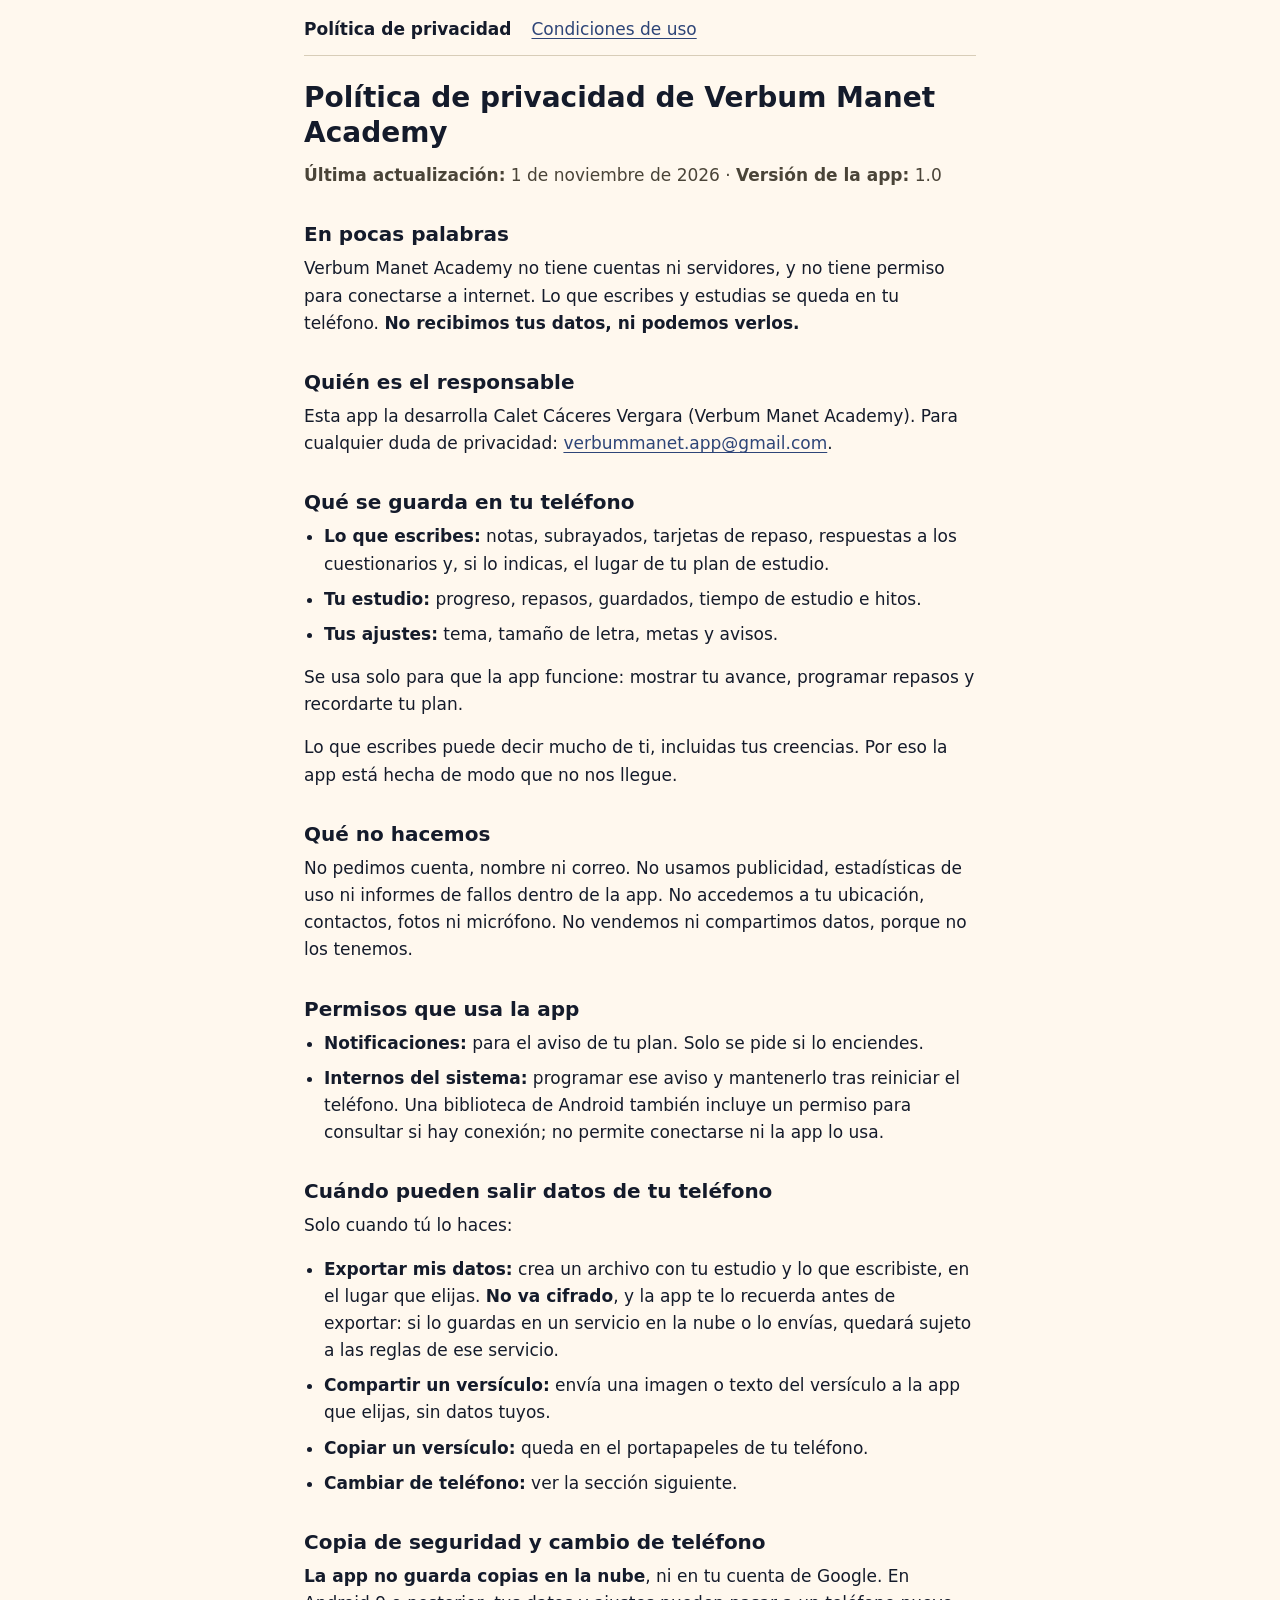
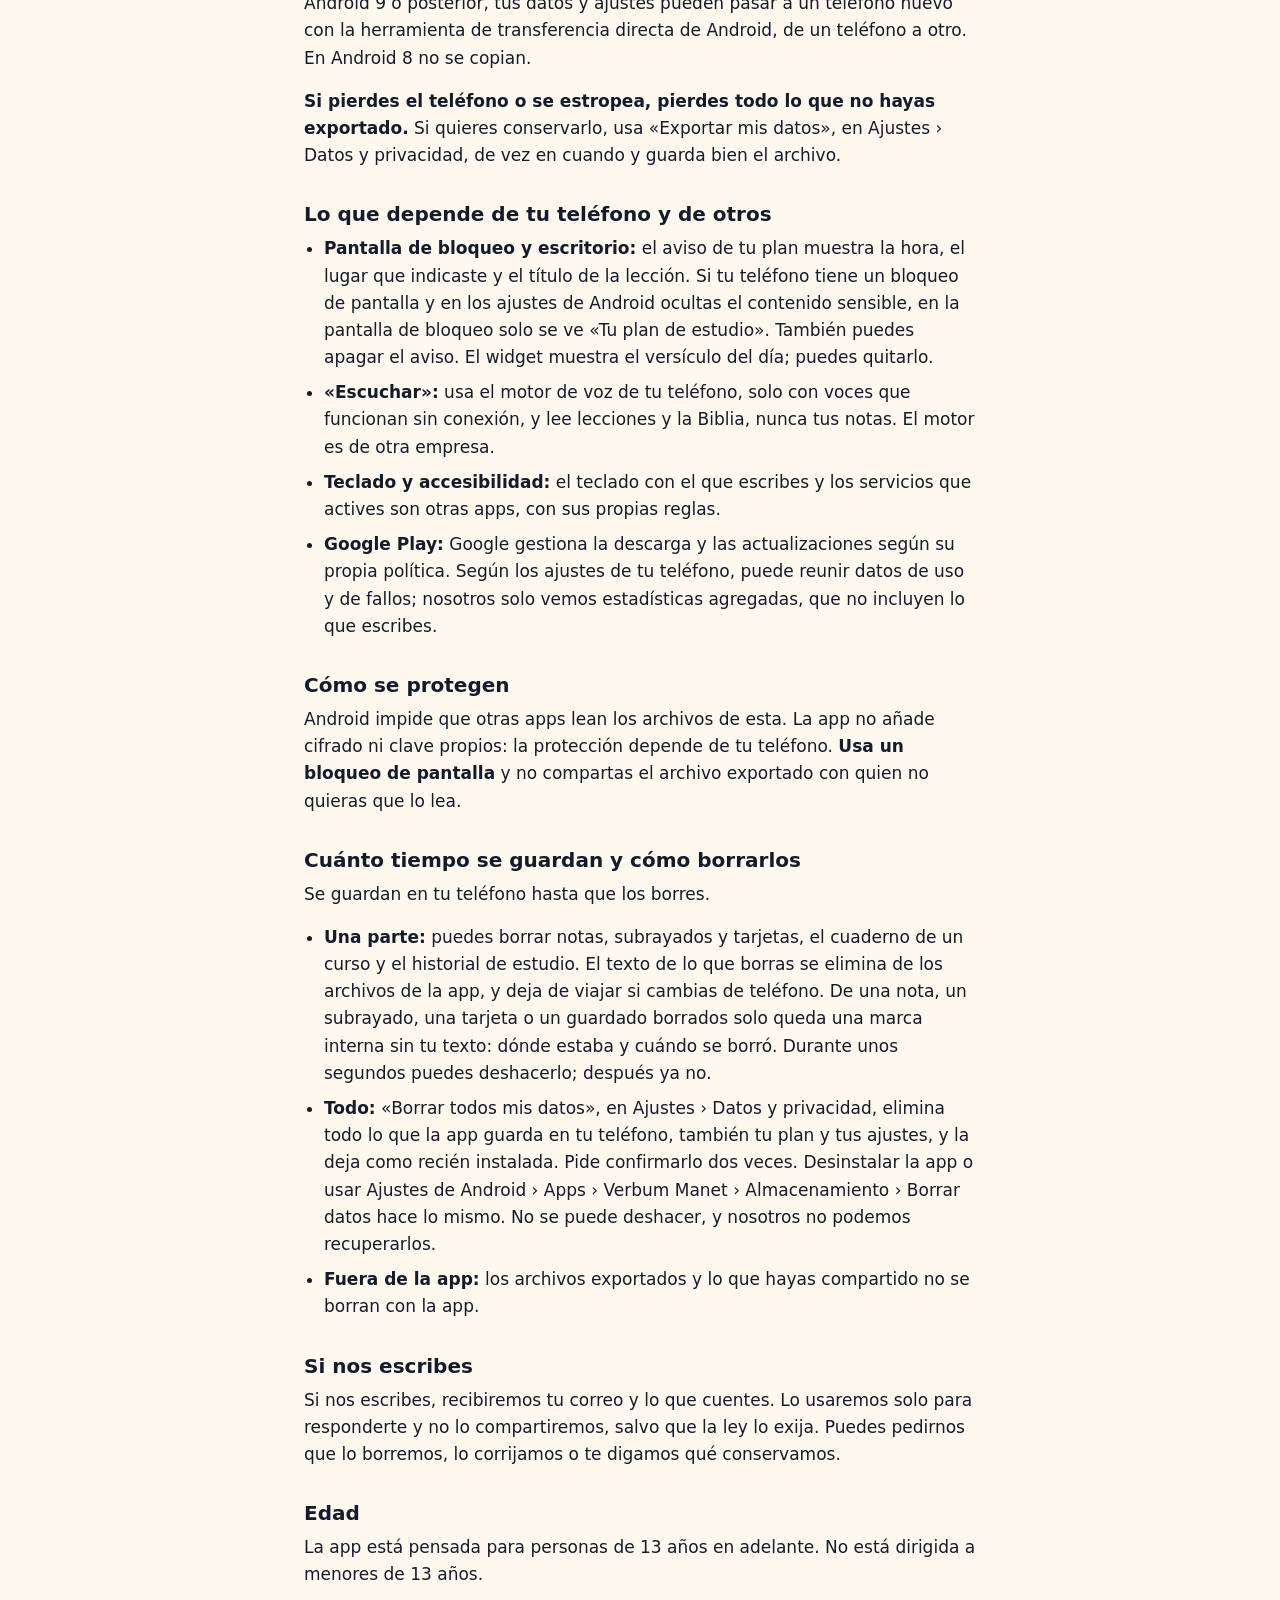
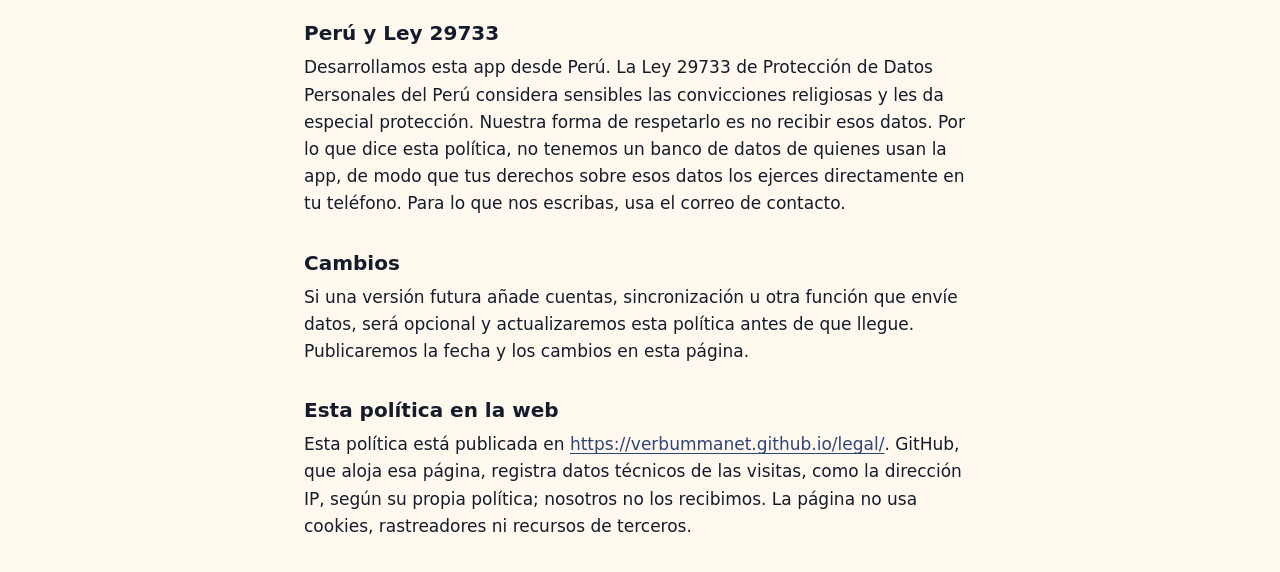
==== index.html @ 3426b62d "Política de privacidad y condiciones de uso Sitio estático generado, sin JavaScript ni recursos de t" ====
<!doctype html>
<html lang="es">
<head>
<meta charset="utf-8">
<meta http-equiv="Content-Security-Policy" content="default-src 'none'; style-src 'self'; base-uri 'none'; form-action 'none'">
<meta name="referrer" content="no-referrer">
<meta name="viewport" content="width=device-width, initial-scale=1">
<meta name="color-scheme" content="light dark">
<title>Política de privacidad · Verbum Manet Academy</title>
<link rel="stylesheet" href="estilo.css">
</head>
<body>
<nav aria-label="Documentos">
<a href="./" aria-current="page">Política de privacidad</a>
<a href="condiciones.html">Condiciones de uso</a>
</nav>
<main>
<h1>Política de privacidad de Verbum Manet Academy</h1>
<p><strong>Última actualización:</strong> 1 de noviembre de 2026 · <strong>Versión de la app:</strong> 1.0</p>
<h2>En pocas palabras</h2>
<p>Verbum Manet Academy no tiene cuentas ni servidores, y no tiene permiso para conectarse a internet. Lo que escribes y estudias se queda en tu teléfono. <strong>No recibimos tus datos, ni podemos verlos.</strong></p>
<h2>Quién es el responsable</h2>
<p>Esta app la desarrolla Calet Cáceres Vergara (Verbum Manet Academy). Para cualquier duda de privacidad: <a href="mailto:verbummanet.app@gmail.com">verbummanet.app@gmail.com</a>.</p>
<h2>Qué se guarda en tu teléfono</h2>
<ul>
<li><strong>Lo que escribes:</strong> notas, subrayados, tarjetas de repaso, respuestas a los cuestionarios y, si lo indicas, el lugar de tu plan de estudio.</li>
<li><strong>Tu estudio:</strong> progreso, repasos, guardados, tiempo de estudio e hitos.</li>
<li><strong>Tus ajustes:</strong> tema, tamaño de letra, metas y avisos.</li>
</ul>
<p>Se usa solo para que la app funcione: mostrar tu avance, programar repasos y recordarte tu plan.</p>
<p>Lo que escribes puede decir mucho de ti, incluidas tus creencias. Por eso la app está hecha de modo que no nos llegue.</p>
<h2>Qué no hacemos</h2>
<p>No pedimos cuenta, nombre ni correo. No usamos publicidad, estadísticas de uso ni informes de fallos dentro de la app. No accedemos a tu ubicación, contactos, fotos ni micrófono. No vendemos ni compartimos datos, porque no los tenemos.</p>
<h2>Permisos que usa la app</h2>
<ul>
<li><strong>Notificaciones:</strong> para el aviso de tu plan. Solo se pide si lo enciendes.</li>
<li><strong>Internos del sistema:</strong> programar ese aviso y mantenerlo tras reiniciar el teléfono. Una biblioteca de Android también incluye un permiso para consultar si hay conexión; no permite conectarse ni la app lo usa.</li>
</ul>
<h2>Cuándo pueden salir datos de tu teléfono</h2>
<p>Solo cuando tú lo haces:</p>
<ul>
<li><strong>Exportar mis datos:</strong> crea un archivo con tu estudio y lo que escribiste, en el lugar que elijas. <strong>No va cifrado</strong>, y la app te lo recuerda antes de exportar: si lo guardas en un servicio en la nube o lo envías, quedará sujeto a las reglas de ese servicio.</li>
<li><strong>Compartir un versículo:</strong> envía una imagen o texto del versículo a la app que elijas, sin datos tuyos.</li>
<li><strong>Copiar un versículo:</strong> queda en el portapapeles de tu teléfono.</li>
<li><strong>Cambiar de teléfono:</strong> ver la sección siguiente.</li>
</ul>
<h2>Copia de seguridad y cambio de teléfono</h2>
<p><strong>La app no guarda copias en la nube</strong>, ni en tu cuenta de Google. En Android 9 o posterior, tus datos y ajustes pueden pasar a un teléfono nuevo con la herramienta de transferencia directa de Android, de un teléfono a otro. En Android 8 no se copian.</p>
<p><strong>Si pierdes el teléfono o se estropea, pierdes todo lo que no hayas exportado.</strong> Si quieres conservarlo, usa «Exportar mis datos», en Ajustes › Datos y privacidad, de vez en cuando y guarda bien el archivo.</p>
<h2>Lo que depende de tu teléfono y de otros</h2>
<ul>
<li><strong>Pantalla de bloqueo y escritorio:</strong> el aviso de tu plan muestra la hora, el lugar que indicaste y el título de la lección. Si tu teléfono tiene un bloqueo de pantalla y en los ajustes de Android ocultas el contenido sensible, en la pantalla de bloqueo solo se ve «Tu plan de estudio». También puedes apagar el aviso. El widget muestra el versículo del día; puedes quitarlo.</li>
<li><strong>«Escuchar»:</strong> usa el motor de voz de tu teléfono, solo con voces que funcionan sin conexión, y lee lecciones y la Biblia, nunca tus notas. El motor es de otra empresa.</li>
<li><strong>Teclado y accesibilidad:</strong> el teclado con el que escribes y los servicios que actives son otras apps, con sus propias reglas.</li>
<li><strong>Google Play:</strong> Google gestiona la descarga y las actualizaciones según su propia política. Según los ajustes de tu teléfono, puede reunir datos de uso y de fallos; nosotros solo vemos estadísticas agregadas, que no incluyen lo que escribes.</li>
</ul>
<h2>Cómo se protegen</h2>
<p>Android impide que otras apps lean los archivos de esta. La app no añade cifrado ni clave propios: la protección depende de tu teléfono. <strong>Usa un bloqueo de pantalla</strong> y no compartas el archivo exportado con quien no quieras que lo lea.</p>
<h2>Cuánto tiempo se guardan y cómo borrarlos</h2>
<p>Se guardan en tu teléfono hasta que los borres.</p>
<ul>
<li><strong>Una parte:</strong> puedes borrar notas, subrayados y tarjetas, el cuaderno de un curso y el historial de estudio. El texto de lo que borras se elimina de los archivos de la app, y deja de viajar si cambias de teléfono. De una nota, un subrayado, una tarjeta o un guardado borrados solo queda una marca interna sin tu texto: dónde estaba y cuándo se borró. Durante unos segundos puedes deshacerlo; después ya no.</li>
<li><strong>Todo:</strong> «Borrar todos mis datos», en Ajustes › Datos y privacidad, elimina todo lo que la app guarda en tu teléfono, también tu plan y tus ajustes, y la deja como recién instalada. Pide confirmarlo dos veces. Desinstalar la app o usar Ajustes de Android › Apps › Verbum Manet › Almacenamiento › Borrar datos hace lo mismo. No se puede deshacer, y nosotros no podemos recuperarlos.</li>
<li><strong>Fuera de la app:</strong> los archivos exportados y lo que hayas compartido no se borran con la app.</li>
</ul>
<h2>Si nos escribes</h2>
<p>Si nos escribes, recibiremos tu correo y lo que cuentes. Lo usaremos solo para responderte y no lo compartiremos, salvo que la ley lo exija. Puedes pedirnos que lo borremos, lo corrijamos o te digamos qué conservamos.</p>
<h2>Edad</h2>
<p>La app está pensada para personas de 13 años en adelante. No está dirigida a menores de 13 años.</p>
<h2>Perú y Ley 29733</h2>
<p>Desarrollamos esta app desde Perú. La Ley 29733 de Protección de Datos Personales del Perú considera sensibles las convicciones religiosas y les da especial protección. Nuestra forma de respetarlo es no recibir esos datos. Por lo que dice esta política, no tenemos un banco de datos de quienes usan la app, de modo que tus derechos sobre esos datos los ejerces directamente en tu teléfono. Para lo que nos escribas, usa el correo de contacto.</p>
<h2>Cambios</h2>
<p>Si una versión futura añade cuentas, sincronización u otra función que envíe datos, será opcional y actualizaremos esta política antes de que llegue. Publicaremos la fecha y los cambios en esta página.</p>
<h2>Esta política en la web</h2>
<p>Esta política está publicada en <a href="./">https://verbummanet.github.io/legal/</a>. GitHub, que aloja esa página, registra datos técnicos de las visitas, como la dirección IP, según su propia política; nosotros no los recibimos. La página no usa cookies, rastreadores ni recursos de terceros.</p>
</main>
</body>
</html>
---- estilo.css ----
:root {
  color-scheme: light dark;
  --fondo: #fff8ee;
  --texto: #141b2b;
  --suave: #4a4438;
  --enlace: #2e4578;
  --filete: #d8cdb8;
}

@media (prefers-color-scheme: dark) {
  :root {
    --fondo: #0f1626;
    --texto: #eef1f6;
    --suave: #c4c8d2;
    --enlace: #b0c6ff;
    --filete: #3a4560;
  }
}

html {
  -webkit-text-size-adjust: 100%;
  text-size-adjust: 100%;
}

body {
  margin: 0 auto;
  max-width: 42rem;
  padding: 1rem;
  background: var(--fondo);
  color: var(--texto);
  font-family: system-ui, -apple-system, "Segoe UI", Roboto, "Helvetica Neue", Arial, sans-serif;
  font-size: 1.0625rem;
  line-height: 1.6;
  overflow-wrap: break-word;
}

nav {
  display: flex;
  flex-wrap: wrap;
  gap: 0.25rem 1.25rem;
  padding-bottom: 0.75rem;
  border-bottom: 1px solid var(--filete);
}

a {
  color: var(--enlace);
  text-underline-offset: 0.15em;
}

a[aria-current="page"] {
  color: var(--texto);
  font-weight: 700;
  text-decoration: none;
}

a:focus-visible {
  outline: 2px solid currentColor;
  outline-offset: 2px;
}

h1 {
  margin: 1.5rem 0 0.75rem;
  font-size: 1.75rem;
  line-height: 1.25;
}

h2 {
  margin: 2rem 0 0.5rem;
  font-size: 1.25rem;
  line-height: 1.3;
}

p,
ul {
  margin: 0 0 1rem;
}

ul {
  padding-left: 1.25rem;
}

li {
  margin-bottom: 0.5rem;
}

main > p:first-of-type {
  color: var(--suave);
}
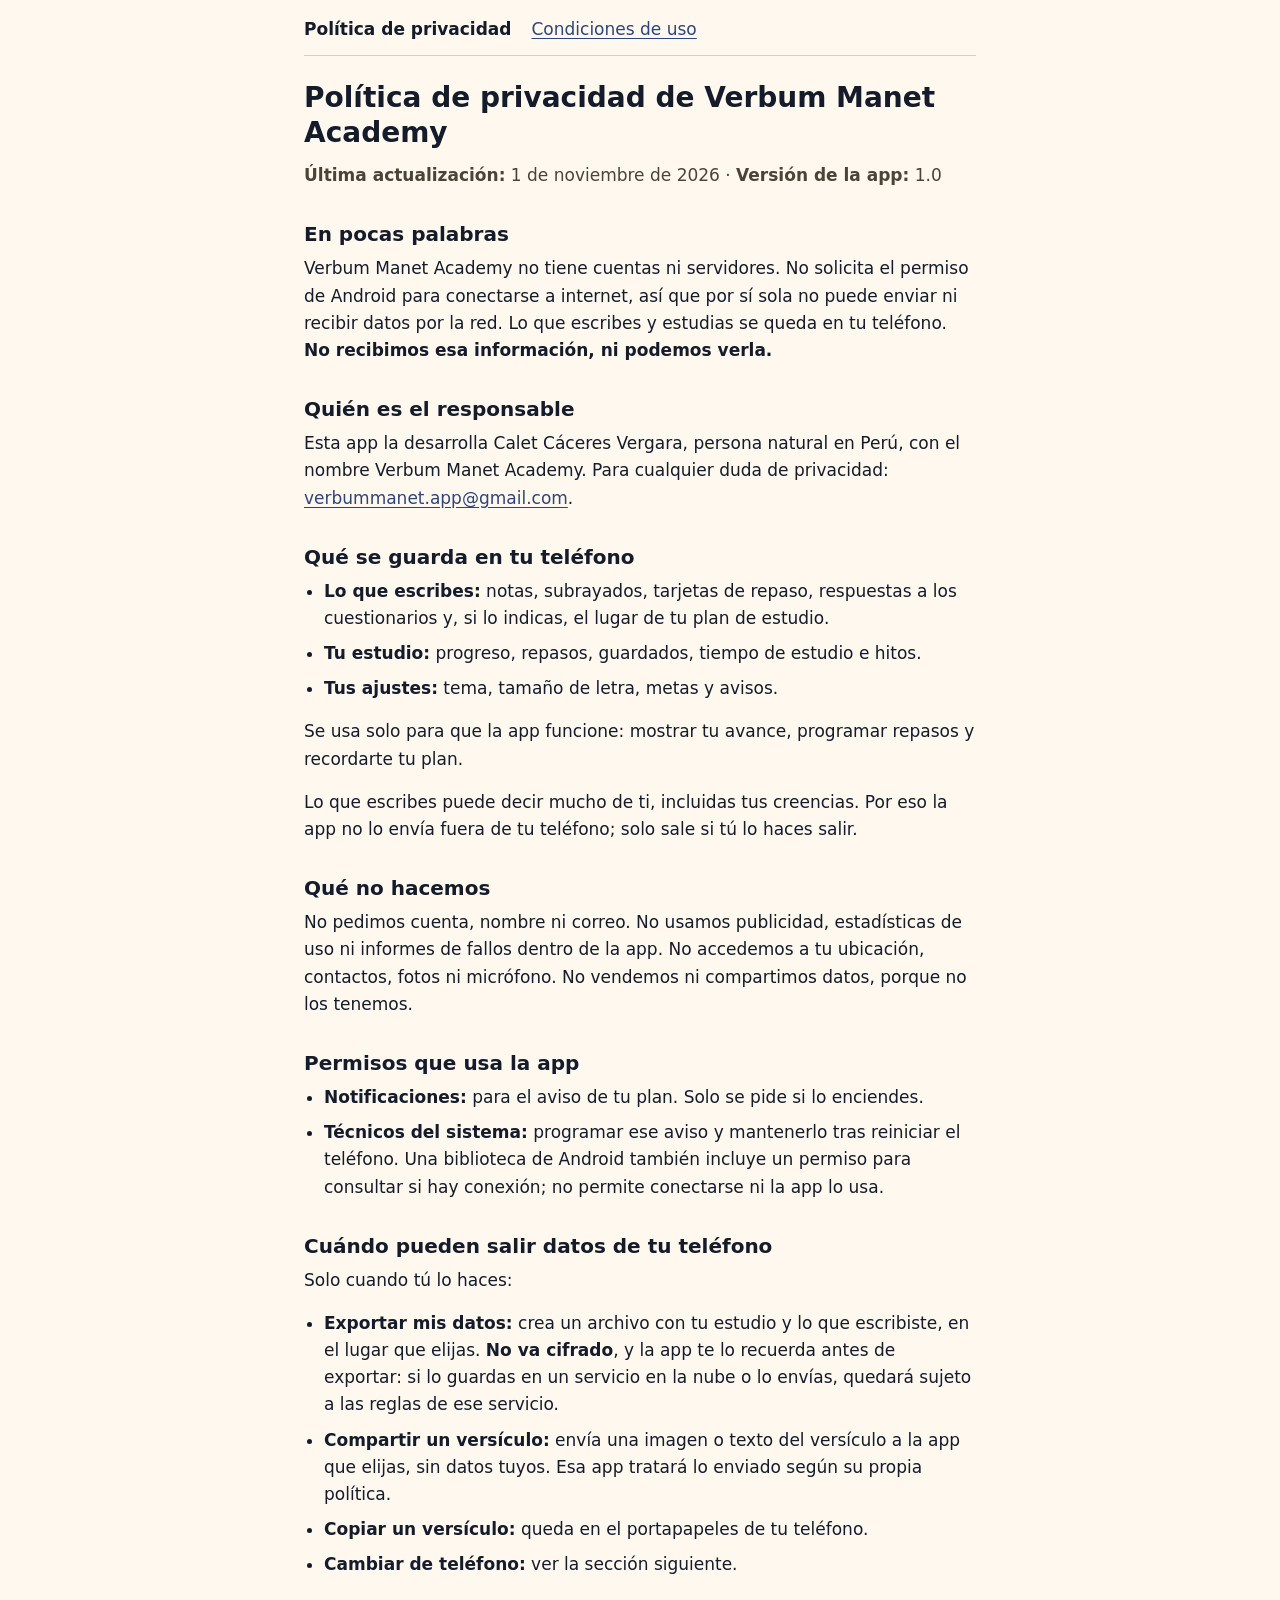
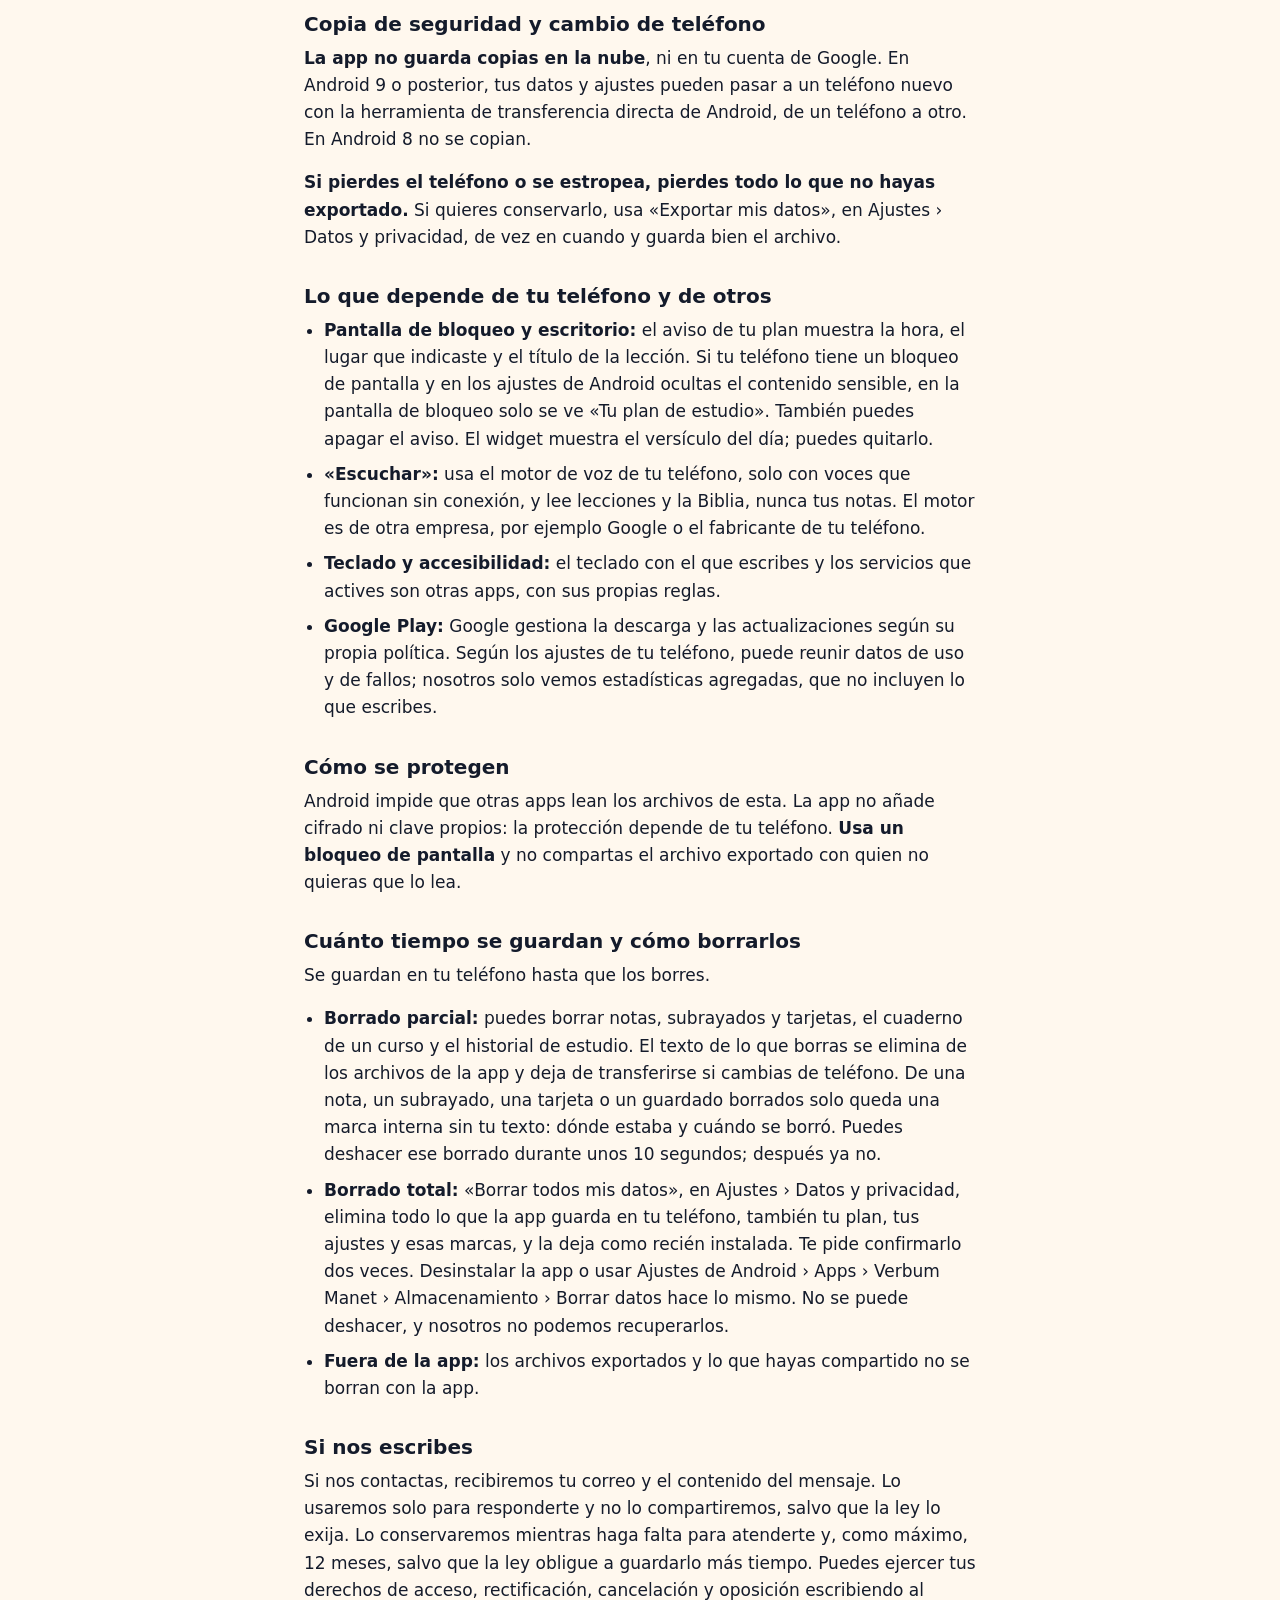
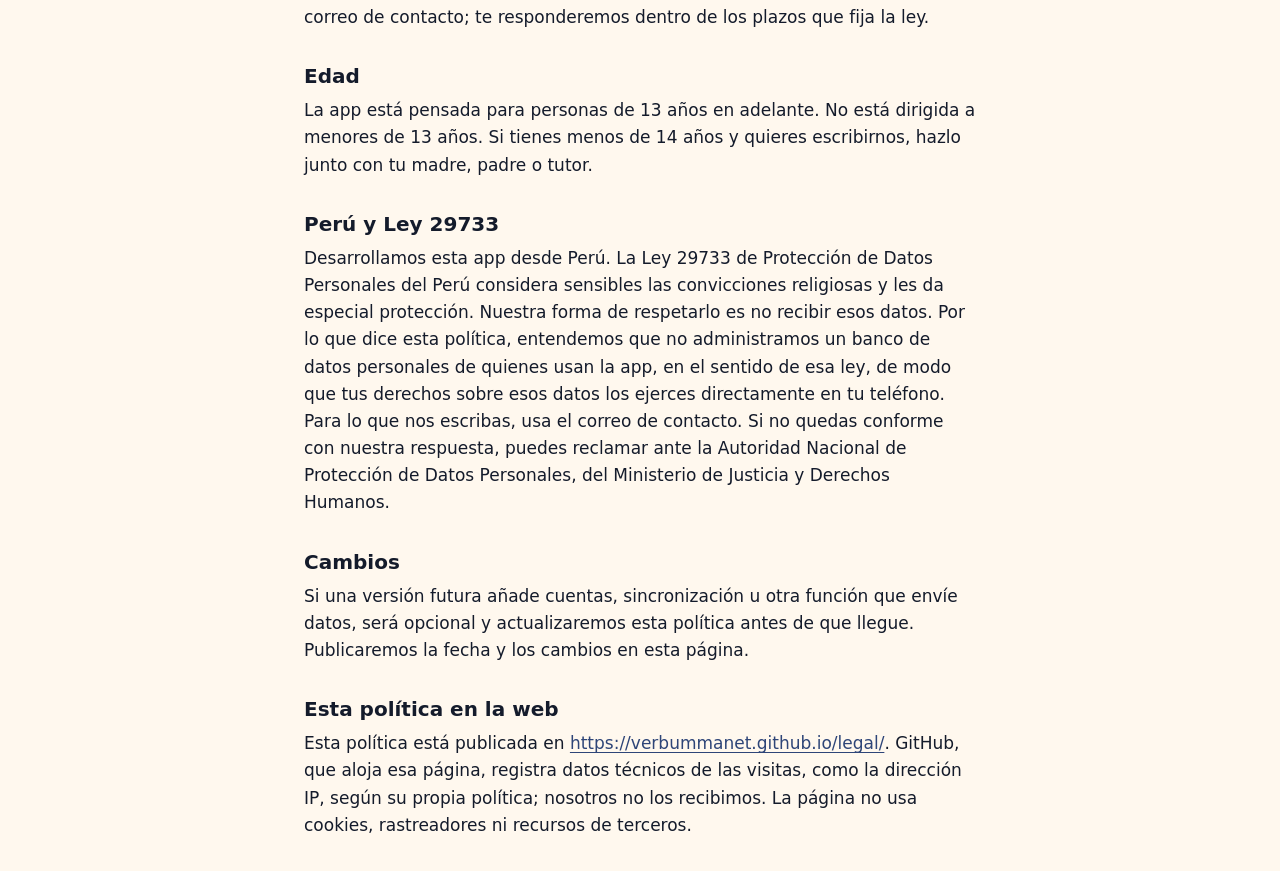
==== commit 3fccd0ba: "Corrige la política y las condiciones tras revisarlas Co-Authored-By: Claude Opus 5.5 <noreply@anthr" ====
--- a/index.html
+++ b/index.html
@@ -18,9 +18,9 @@
 <h1>Política de privacidad de Verbum Manet Academy</h1>
 <p><strong>Última actualización:</strong> 1 de noviembre de 2026 · <strong>Versión de la app:</strong> 1.0</p>
 <h2>En pocas palabras</h2>
-<p>Verbum Manet Academy no tiene cuentas ni servidores, y no tiene permiso para conectarse a internet. Lo que escribes y estudias se queda en tu teléfono. <strong>No recibimos tus datos, ni podemos verlos.</strong></p>
+<p>Verbum Manet Academy no tiene cuentas ni servidores. No solicita el permiso de Android para conectarse a internet, así que por sí sola no puede enviar ni recibir datos por la red. Lo que escribes y estudias se queda en tu teléfono. <strong>No recibimos esa información, ni podemos verla.</strong></p>
 <h2>Quién es el responsable</h2>
-<p>Esta app la desarrolla Calet Cáceres Vergara (Verbum Manet Academy). Para cualquier duda de privacidad: <a href="mailto:verbummanet.app@gmail.com">verbummanet.app@gmail.com</a>.</p>
+<p>Esta app la desarrolla Calet Cáceres Vergara, persona natural en Perú, con el nombre Verbum Manet Academy. Para cualquier duda de privacidad: <a href="mailto:verbummanet.app@gmail.com">verbummanet.app@gmail.com</a>.</p>
 <h2>Qué se guarda en tu teléfono</h2>
 <ul>
 <li><strong>Lo que escribes:</strong> notas, subrayados, tarjetas de repaso, respuestas a los cuestionarios y, si lo indicas, el lugar de tu plan de estudio.</li>
@@ -28,19 +28,19 @@
 <li><strong>Tus ajustes:</strong> tema, tamaño de letra, metas y avisos.</li>
 </ul>
 <p>Se usa solo para que la app funcione: mostrar tu avance, programar repasos y recordarte tu plan.</p>
-<p>Lo que escribes puede decir mucho de ti, incluidas tus creencias. Por eso la app está hecha de modo que no nos llegue.</p>
+<p>Lo que escribes puede decir mucho de ti, incluidas tus creencias. Por eso la app no lo envía fuera de tu teléfono; solo sale si tú lo haces salir.</p>
 <h2>Qué no hacemos</h2>
 <p>No pedimos cuenta, nombre ni correo. No usamos publicidad, estadísticas de uso ni informes de fallos dentro de la app. No accedemos a tu ubicación, contactos, fotos ni micrófono. No vendemos ni compartimos datos, porque no los tenemos.</p>
 <h2>Permisos que usa la app</h2>
 <ul>
 <li><strong>Notificaciones:</strong> para el aviso de tu plan. Solo se pide si lo enciendes.</li>
-<li><strong>Internos del sistema:</strong> programar ese aviso y mantenerlo tras reiniciar el teléfono. Una biblioteca de Android también incluye un permiso para consultar si hay conexión; no permite conectarse ni la app lo usa.</li>
+<li><strong>Técnicos del sistema:</strong> programar ese aviso y mantenerlo tras reiniciar el teléfono. Una biblioteca de Android también incluye un permiso para consultar si hay conexión; no permite conectarse ni la app lo usa.</li>
 </ul>
 <h2>Cuándo pueden salir datos de tu teléfono</h2>
 <p>Solo cuando tú lo haces:</p>
 <ul>
 <li><strong>Exportar mis datos:</strong> crea un archivo con tu estudio y lo que escribiste, en el lugar que elijas. <strong>No va cifrado</strong>, y la app te lo recuerda antes de exportar: si lo guardas en un servicio en la nube o lo envías, quedará sujeto a las reglas de ese servicio.</li>
-<li><strong>Compartir un versículo:</strong> envía una imagen o texto del versículo a la app que elijas, sin datos tuyos.</li>
+<li><strong>Compartir un versículo:</strong> envía una imagen o texto del versículo a la app que elijas, sin datos tuyos. Esa app tratará lo enviado según su propia política.</li>
 <li><strong>Copiar un versículo:</strong> queda en el portapapeles de tu teléfono.</li>
 <li><strong>Cambiar de teléfono:</strong> ver la sección siguiente.</li>
 </ul>
@@ -50,7 +50,7 @@
 <h2>Lo que depende de tu teléfono y de otros</h2>
 <ul>
 <li><strong>Pantalla de bloqueo y escritorio:</strong> el aviso de tu plan muestra la hora, el lugar que indicaste y el título de la lección. Si tu teléfono tiene un bloqueo de pantalla y en los ajustes de Android ocultas el contenido sensible, en la pantalla de bloqueo solo se ve «Tu plan de estudio». También puedes apagar el aviso. El widget muestra el versículo del día; puedes quitarlo.</li>
-<li><strong>«Escuchar»:</strong> usa el motor de voz de tu teléfono, solo con voces que funcionan sin conexión, y lee lecciones y la Biblia, nunca tus notas. El motor es de otra empresa.</li>
+<li><strong>«Escuchar»:</strong> usa el motor de voz de tu teléfono, solo con voces que funcionan sin conexión, y lee lecciones y la Biblia, nunca tus notas. El motor es de otra empresa, por ejemplo Google o el fabricante de tu teléfono.</li>
 <li><strong>Teclado y accesibilidad:</strong> el teclado con el que escribes y los servicios que actives son otras apps, con sus propias reglas.</li>
 <li><strong>Google Play:</strong> Google gestiona la descarga y las actualizaciones según su propia política. Según los ajustes de tu teléfono, puede reunir datos de uso y de fallos; nosotros solo vemos estadísticas agregadas, que no incluyen lo que escribes.</li>
 </ul>
@@ -59,16 +59,16 @@
 <h2>Cuánto tiempo se guardan y cómo borrarlos</h2>
 <p>Se guardan en tu teléfono hasta que los borres.</p>
 <ul>
-<li><strong>Una parte:</strong> puedes borrar notas, subrayados y tarjetas, el cuaderno de un curso y el historial de estudio. El texto de lo que borras se elimina de los archivos de la app, y deja de viajar si cambias de teléfono. De una nota, un subrayado, una tarjeta o un guardado borrados solo queda una marca interna sin tu texto: dónde estaba y cuándo se borró. Durante unos segundos puedes deshacerlo; después ya no.</li>
-<li><strong>Todo:</strong> «Borrar todos mis datos», en Ajustes › Datos y privacidad, elimina todo lo que la app guarda en tu teléfono, también tu plan y tus ajustes, y la deja como recién instalada. Pide confirmarlo dos veces. Desinstalar la app o usar Ajustes de Android › Apps › Verbum Manet › Almacenamiento › Borrar datos hace lo mismo. No se puede deshacer, y nosotros no podemos recuperarlos.</li>
+<li><strong>Borrado parcial:</strong> puedes borrar notas, subrayados y tarjetas, el cuaderno de un curso y el historial de estudio. El texto de lo que borras se elimina de los archivos de la app y deja de transferirse si cambias de teléfono. De una nota, un subrayado, una tarjeta o un guardado borrados solo queda una marca interna sin tu texto: dónde estaba y cuándo se borró. Puedes deshacer ese borrado durante unos 10 segundos; después ya no.</li>
+<li><strong>Borrado total:</strong> «Borrar todos mis datos», en Ajustes › Datos y privacidad, elimina todo lo que la app guarda en tu teléfono, también tu plan, tus ajustes y esas marcas, y la deja como recién instalada. Te pide confirmarlo dos veces. Desinstalar la app o usar Ajustes de Android › Apps › Verbum Manet › Almacenamiento › Borrar datos hace lo mismo. No se puede deshacer, y nosotros no podemos recuperarlos.</li>
 <li><strong>Fuera de la app:</strong> los archivos exportados y lo que hayas compartido no se borran con la app.</li>
 </ul>
 <h2>Si nos escribes</h2>
-<p>Si nos escribes, recibiremos tu correo y lo que cuentes. Lo usaremos solo para responderte y no lo compartiremos, salvo que la ley lo exija. Puedes pedirnos que lo borremos, lo corrijamos o te digamos qué conservamos.</p>
+<p>Si nos contactas, recibiremos tu correo y el contenido del mensaje. Lo usaremos solo para responderte y no lo compartiremos, salvo que la ley lo exija. Lo conservaremos mientras haga falta para atenderte y, como máximo, 12 meses, salvo que la ley obligue a guardarlo más tiempo. Puedes ejercer tus derechos de acceso, rectificación, cancelación y oposición escribiendo al correo de contacto; te responderemos dentro de los plazos que fija la ley.</p>
 <h2>Edad</h2>
-<p>La app está pensada para personas de 13 años en adelante. No está dirigida a menores de 13 años.</p>
+<p>La app está pensada para personas de 13 años en adelante. No está dirigida a menores de 13 años. Si tienes menos de 14 años y quieres escribirnos, hazlo junto con tu madre, padre o tutor.</p>
 <h2>Perú y Ley 29733</h2>
-<p>Desarrollamos esta app desde Perú. La Ley 29733 de Protección de Datos Personales del Perú considera sensibles las convicciones religiosas y les da especial protección. Nuestra forma de respetarlo es no recibir esos datos. Por lo que dice esta política, no tenemos un banco de datos de quienes usan la app, de modo que tus derechos sobre esos datos los ejerces directamente en tu teléfono. Para lo que nos escribas, usa el correo de contacto.</p>
+<p>Desarrollamos esta app desde Perú. La Ley 29733 de Protección de Datos Personales del Perú considera sensibles las convicciones religiosas y les da especial protección. Nuestra forma de respetarlo es no recibir esos datos. Por lo que dice esta política, entendemos que no administramos un banco de datos personales de quienes usan la app, en el sentido de esa ley, de modo que tus derechos sobre esos datos los ejerces directamente en tu teléfono. Para lo que nos escribas, usa el correo de contacto. Si no quedas conforme con nuestra respuesta, puedes reclamar ante la Autoridad Nacional de Protección de Datos Personales, del Ministerio de Justicia y Derechos Humanos.</p>
 <h2>Cambios</h2>
 <p>Si una versión futura añade cuentas, sincronización u otra función que envíe datos, será opcional y actualizaremos esta política antes de que llegue. Publicaremos la fecha y los cambios en esta página.</p>
 <h2>Esta política en la web</h2>
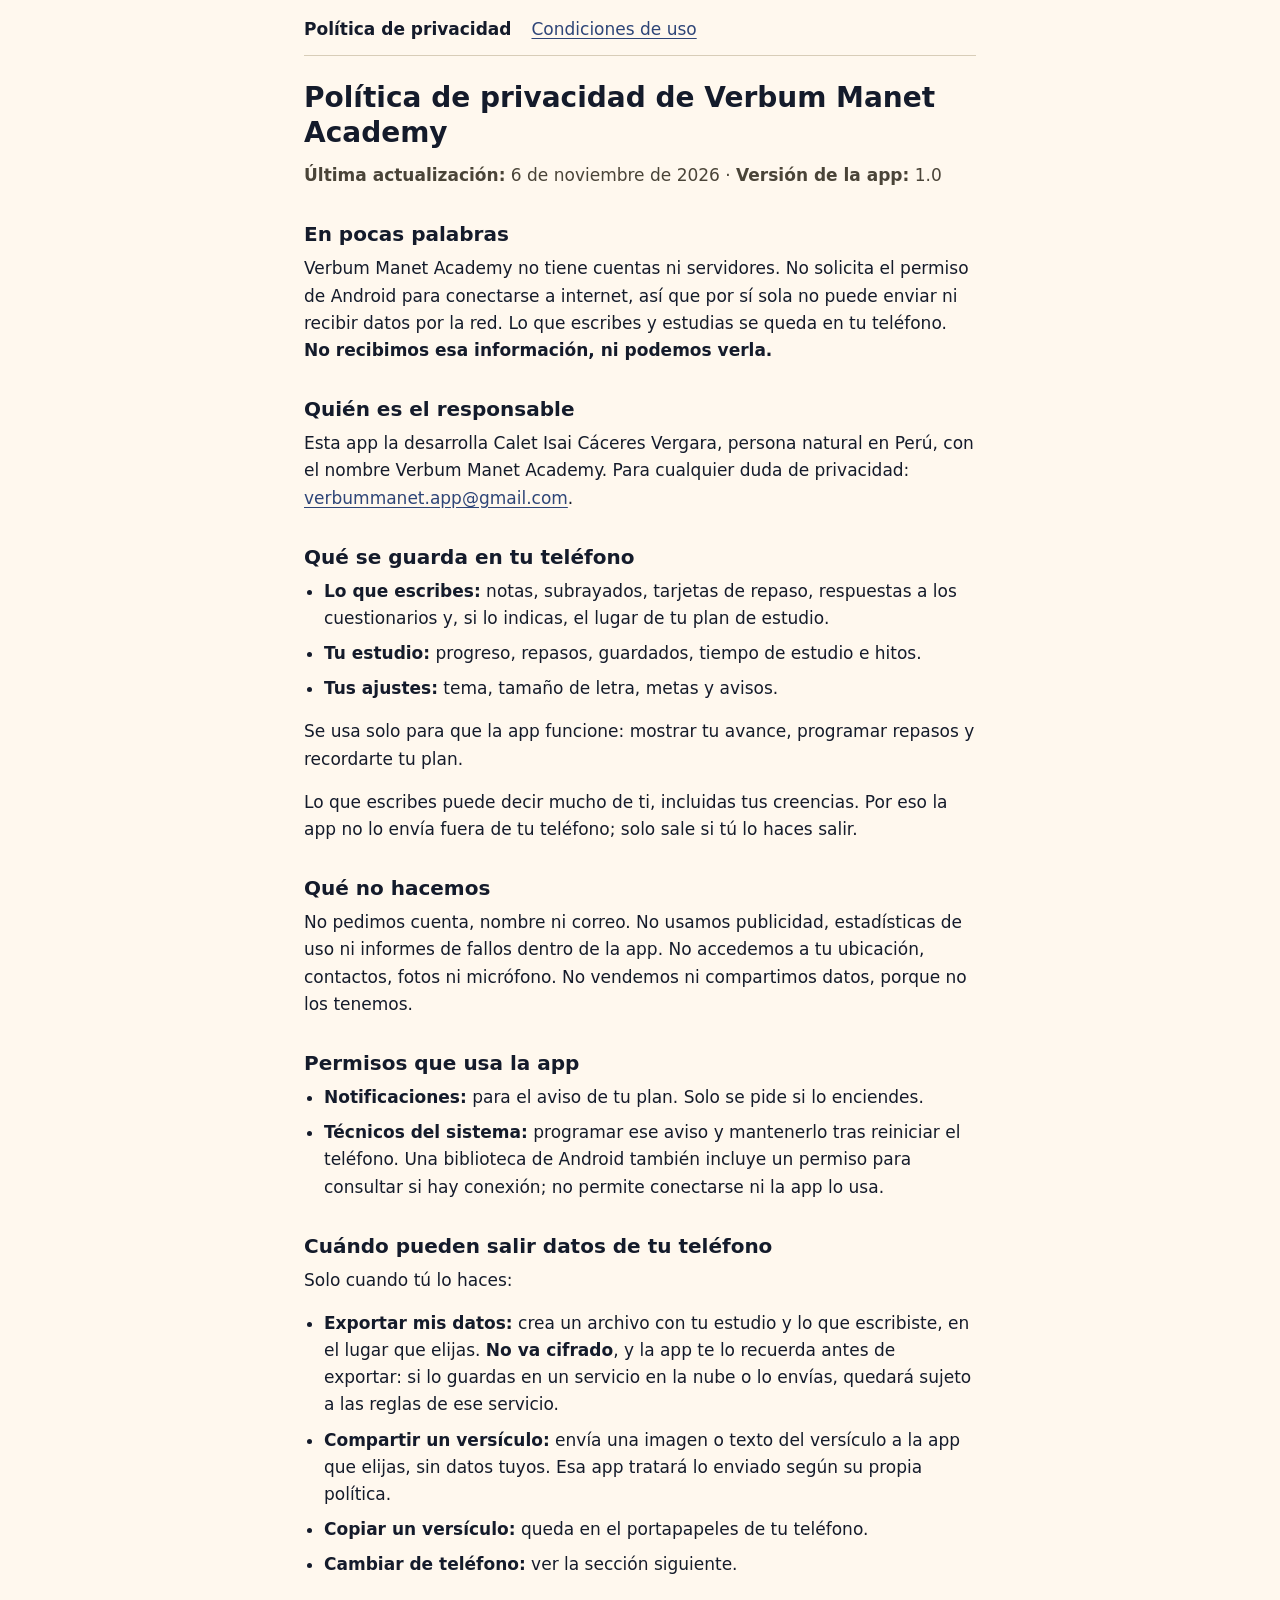
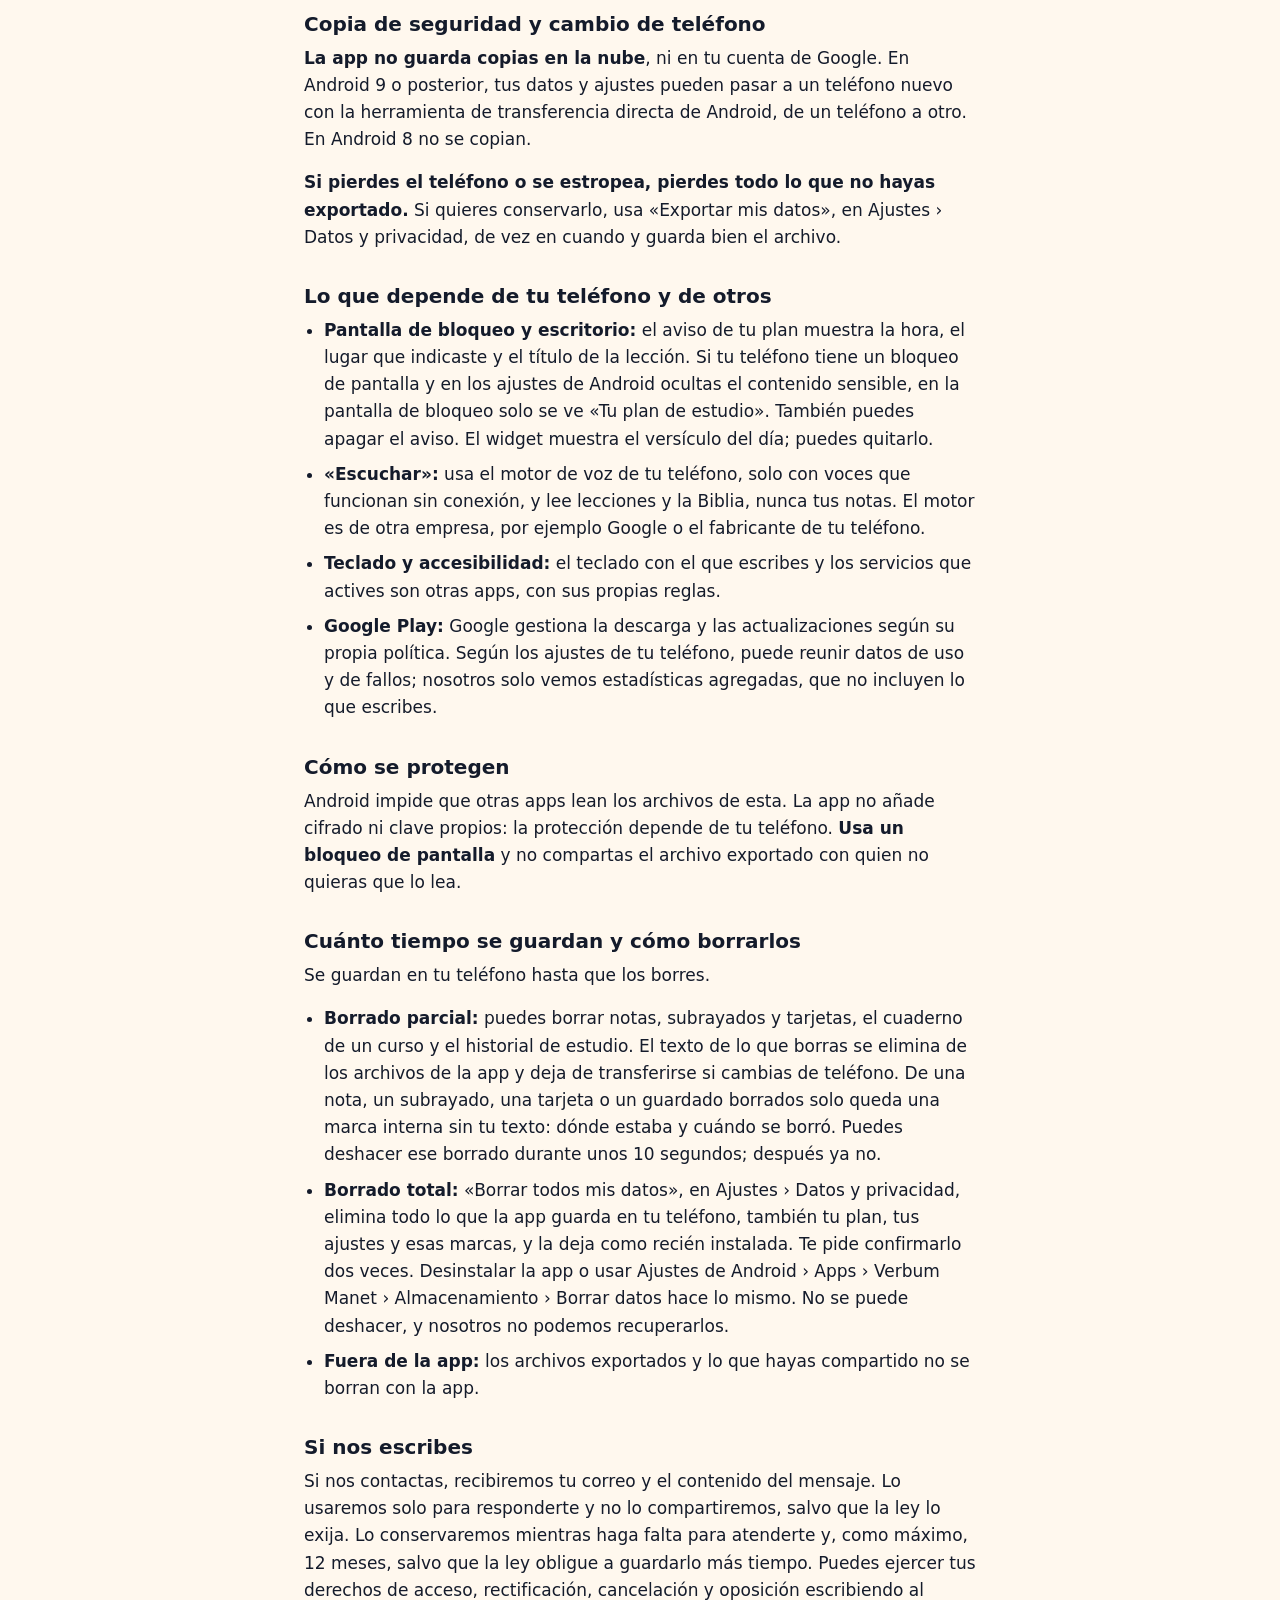
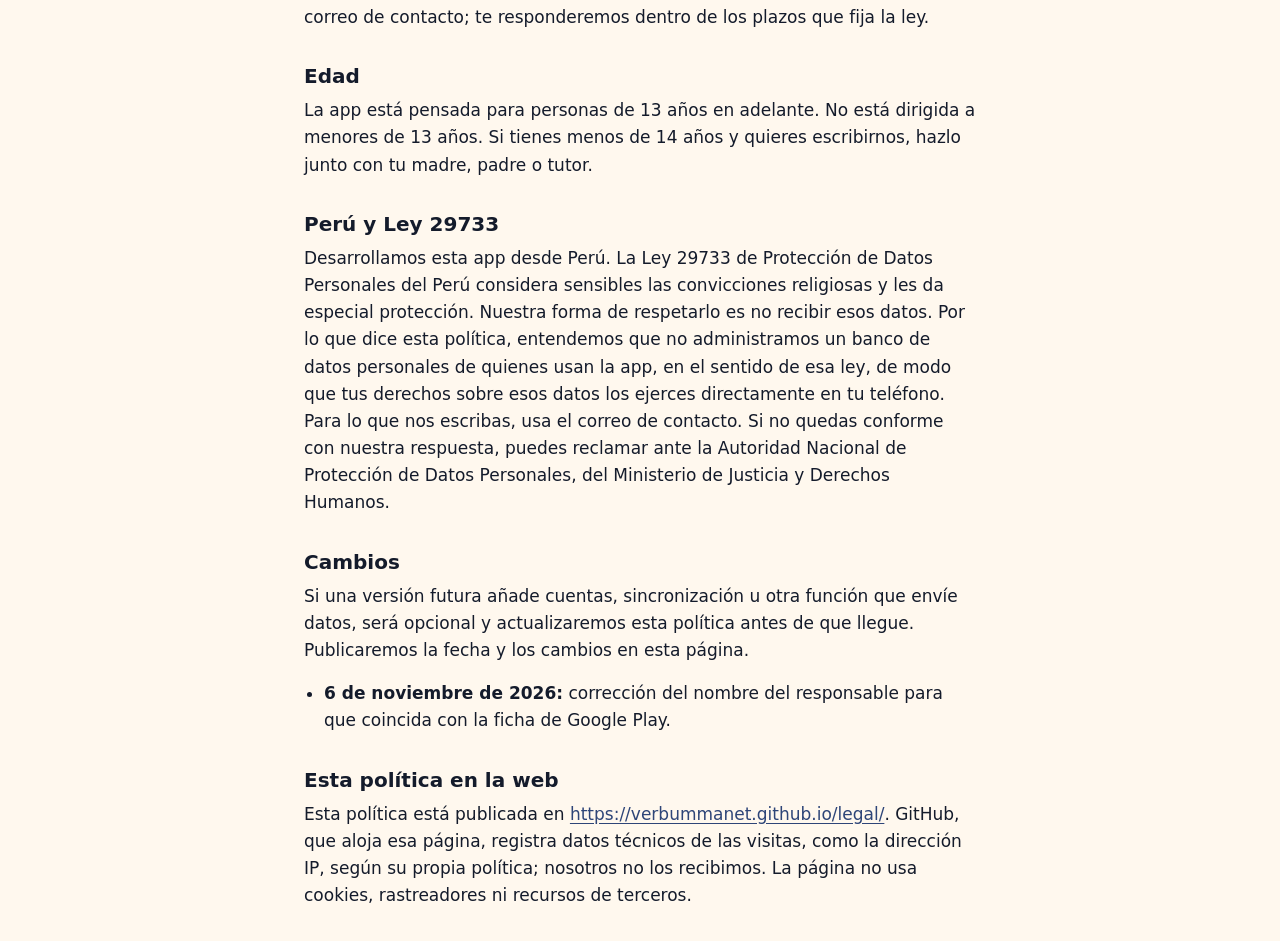
==== commit 6d8bea85: "Corrige el nombre del responsable para que coincida con la ficha de Google Play Calet Isai Cáceres V" ====
--- a/index.html
+++ b/index.html
@@ -16,11 +16,11 @@
 </nav>
 <main>
 <h1>Política de privacidad de Verbum Manet Academy</h1>
-<p><strong>Última actualización:</strong> 1 de noviembre de 2026 · <strong>Versión de la app:</strong> 1.0</p>
+<p><strong>Última actualización:</strong> 6 de noviembre de 2026 · <strong>Versión de la app:</strong> 1.0</p>
 <h2>En pocas palabras</h2>
 <p>Verbum Manet Academy no tiene cuentas ni servidores. No solicita el permiso de Android para conectarse a internet, así que por sí sola no puede enviar ni recibir datos por la red. Lo que escribes y estudias se queda en tu teléfono. <strong>No recibimos esa información, ni podemos verla.</strong></p>
 <h2>Quién es el responsable</h2>
-<p>Esta app la desarrolla Calet Cáceres Vergara, persona natural en Perú, con el nombre Verbum Manet Academy. Para cualquier duda de privacidad: <a href="mailto:verbummanet.app@gmail.com">verbummanet.app@gmail.com</a>.</p>
+<p>Esta app la desarrolla Calet Isai Cáceres Vergara, persona natural en Perú, con el nombre Verbum Manet Academy. Para cualquier duda de privacidad: <a href="mailto:verbummanet.app@gmail.com">verbummanet.app@gmail.com</a>.</p>
 <h2>Qué se guarda en tu teléfono</h2>
 <ul>
 <li><strong>Lo que escribes:</strong> notas, subrayados, tarjetas de repaso, respuestas a los cuestionarios y, si lo indicas, el lugar de tu plan de estudio.</li>
@@ -71,6 +71,9 @@
 <p>Desarrollamos esta app desde Perú. La Ley 29733 de Protección de Datos Personales del Perú considera sensibles las convicciones religiosas y les da especial protección. Nuestra forma de respetarlo es no recibir esos datos. Por lo que dice esta política, entendemos que no administramos un banco de datos personales de quienes usan la app, en el sentido de esa ley, de modo que tus derechos sobre esos datos los ejerces directamente en tu teléfono. Para lo que nos escribas, usa el correo de contacto. Si no quedas conforme con nuestra respuesta, puedes reclamar ante la Autoridad Nacional de Protección de Datos Personales, del Ministerio de Justicia y Derechos Humanos.</p>
 <h2>Cambios</h2>
 <p>Si una versión futura añade cuentas, sincronización u otra función que envíe datos, será opcional y actualizaremos esta política antes de que llegue. Publicaremos la fecha y los cambios en esta página.</p>
+<ul>
+<li><strong>6 de noviembre de 2026:</strong> corrección del nombre del responsable para que coincida con la ficha de Google Play.</li>
+</ul>
 <h2>Esta política en la web</h2>
 <p>Esta política está publicada en <a href="./">https://verbummanet.github.io/legal/</a>. GitHub, que aloja esa página, registra datos técnicos de las visitas, como la dirección IP, según su propia política; nosotros no los recibimos. La página no usa cookies, rastreadores ni recursos de terceros.</p>
 </main>
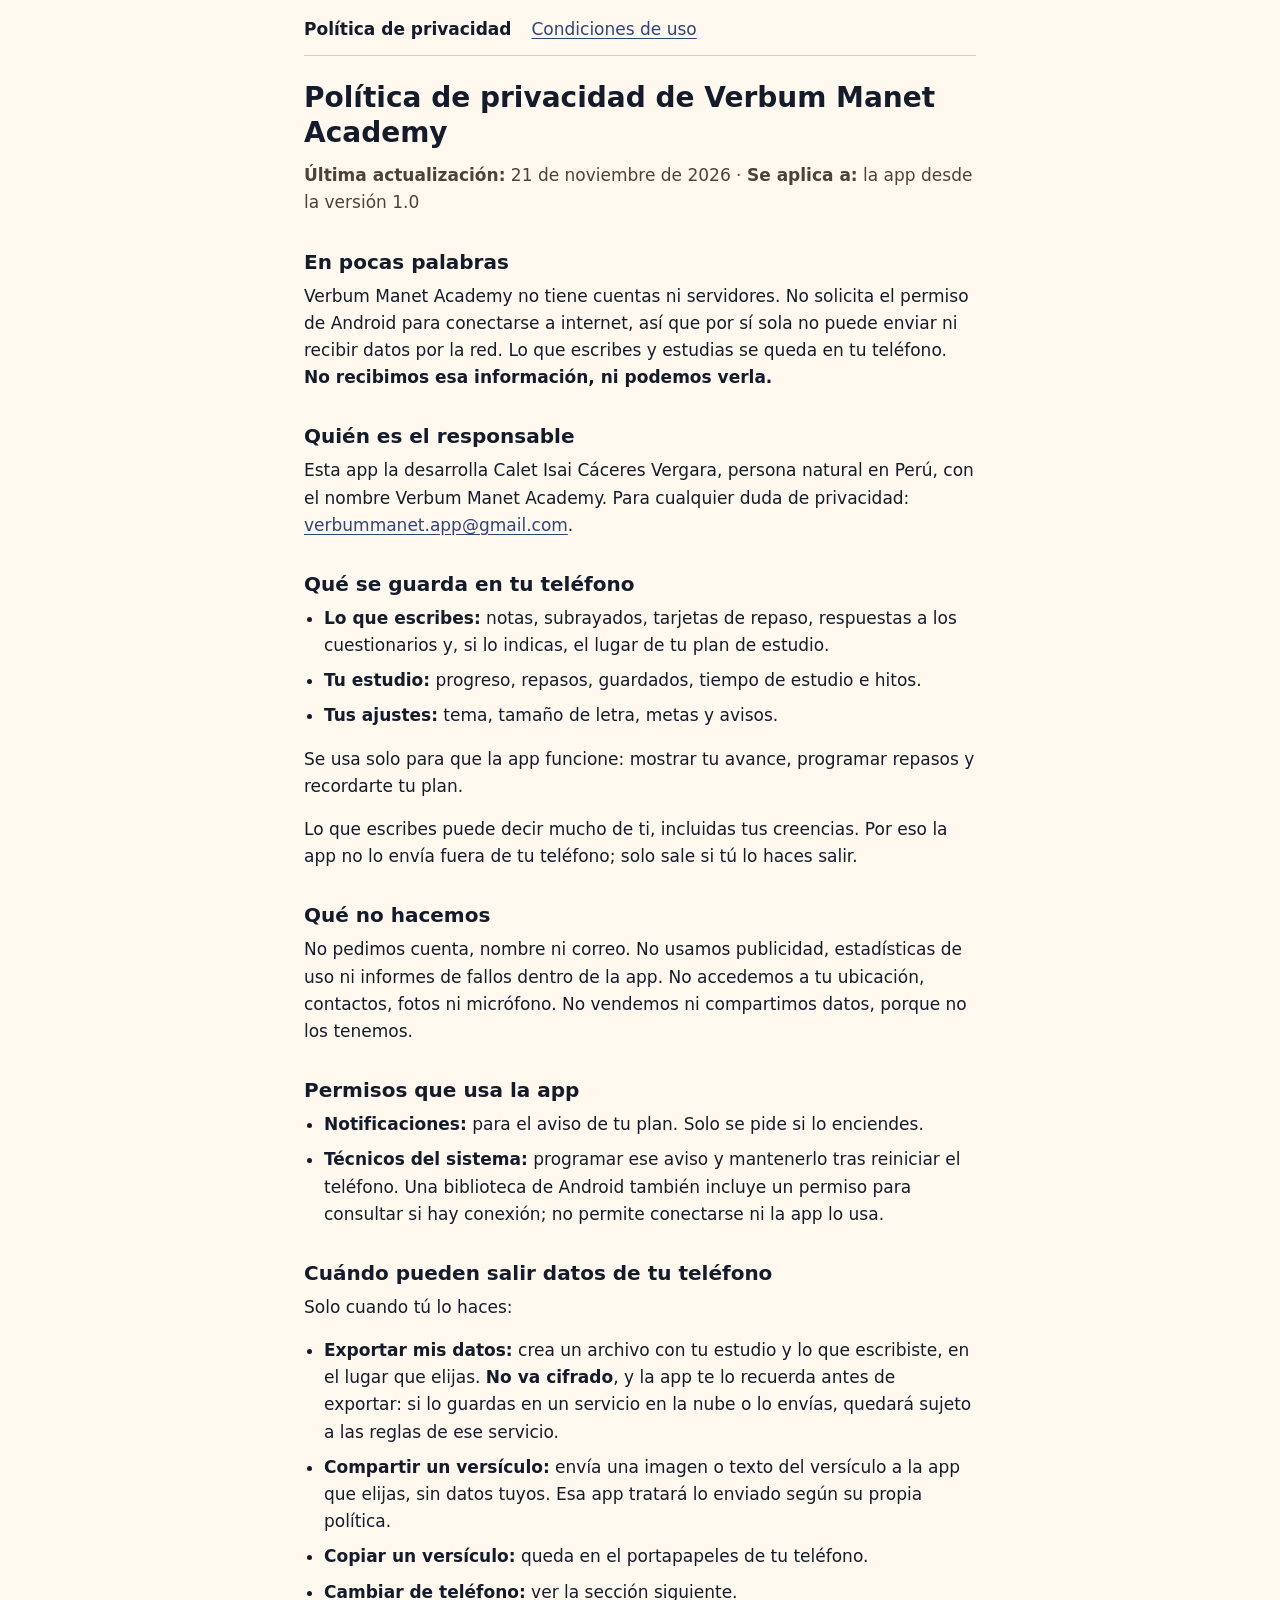
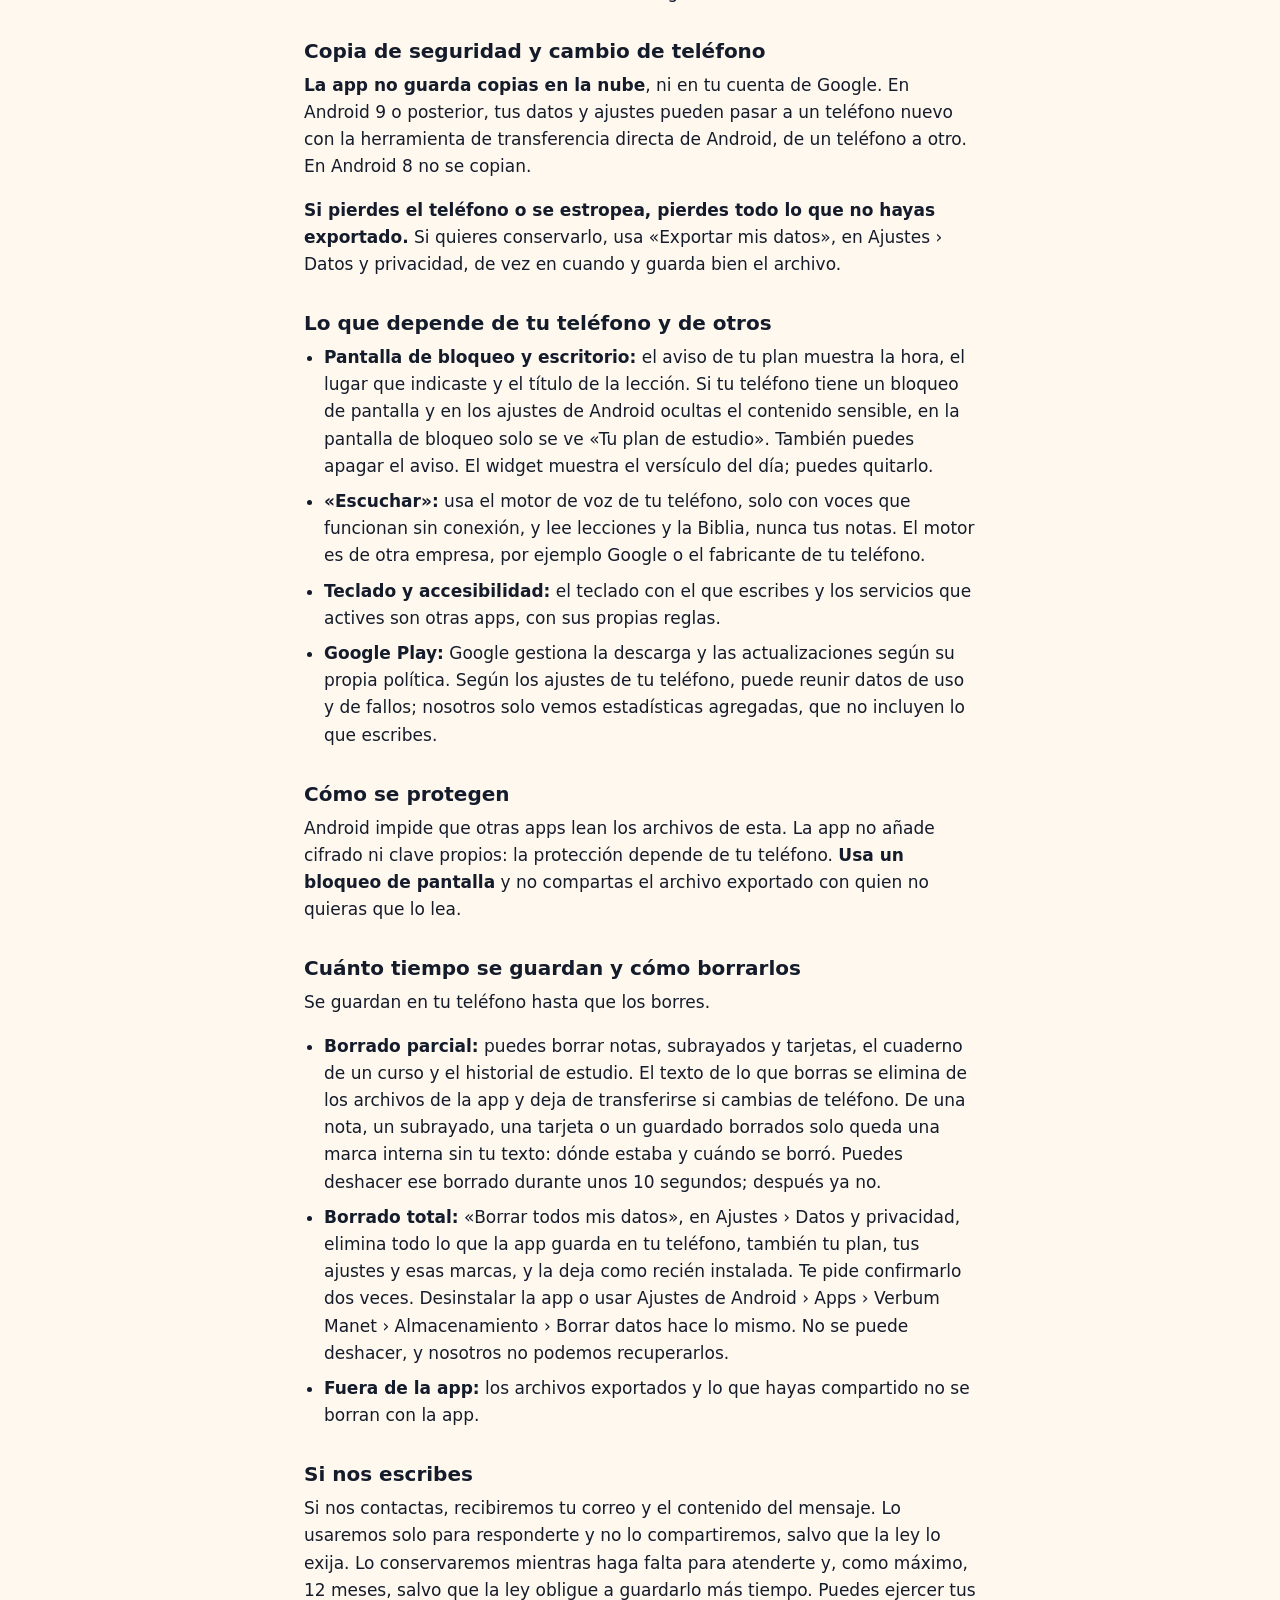
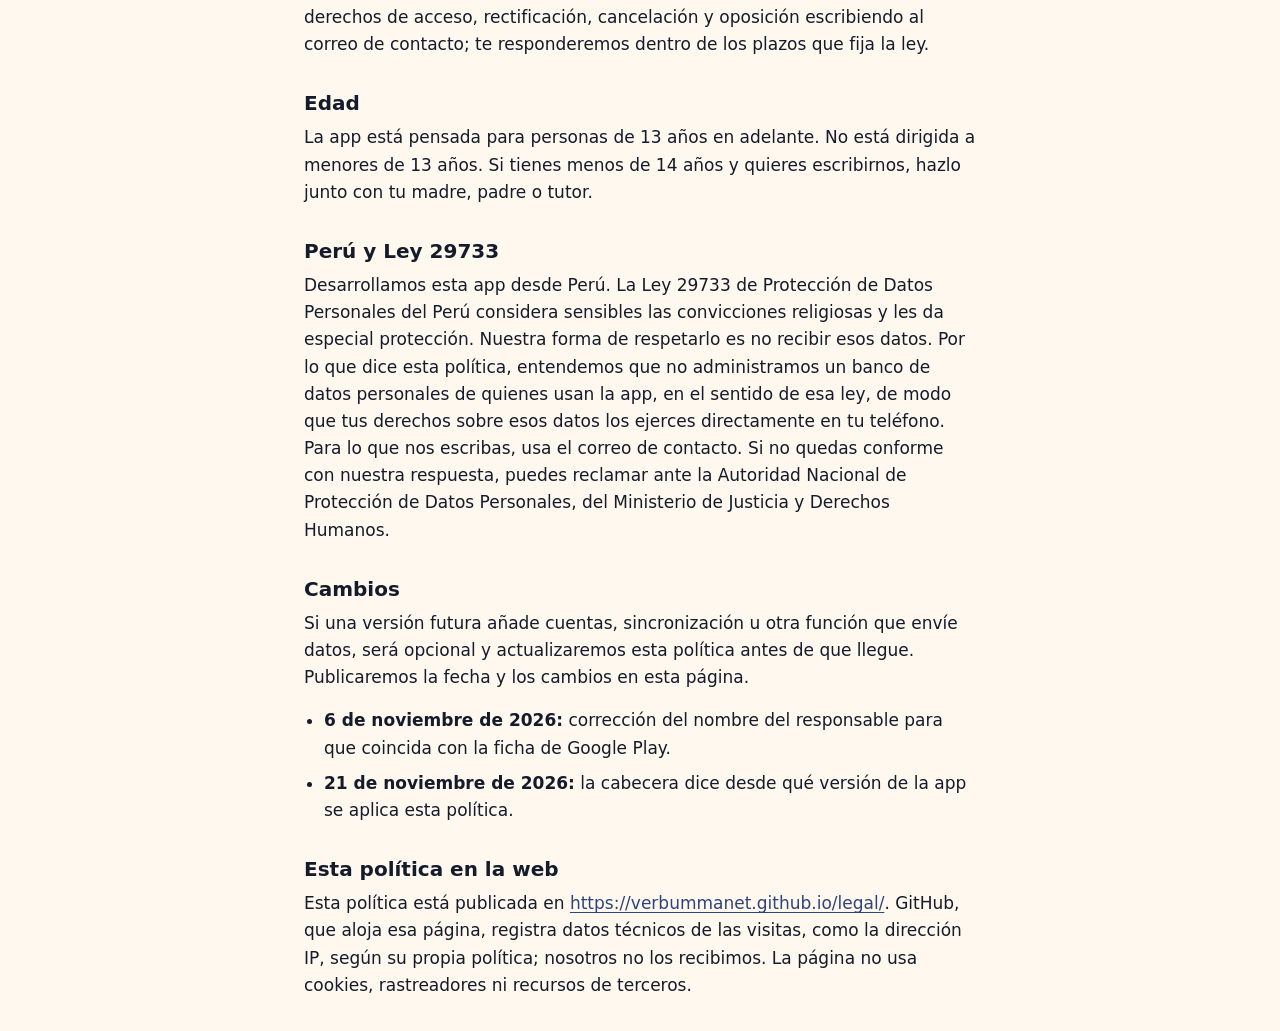
==== commit 2f993006: "Condiciones con historial de cambios propio; la política dice desde qué versión se aplica - Condicio" ====
--- a/index.html
+++ b/index.html
@@ -16,7 +16,7 @@
 </nav>
 <main>
 <h1>Política de privacidad de Verbum Manet Academy</h1>
-<p><strong>Última actualización:</strong> 6 de noviembre de 2026 · <strong>Versión de la app:</strong> 1.0</p>
+<p><strong>Última actualización:</strong> 21 de noviembre de 2026 · <strong>Se aplica a:</strong> la app desde la versión 1.0</p>
 <h2>En pocas palabras</h2>
 <p>Verbum Manet Academy no tiene cuentas ni servidores. No solicita el permiso de Android para conectarse a internet, así que por sí sola no puede enviar ni recibir datos por la red. Lo que escribes y estudias se queda en tu teléfono. <strong>No recibimos esa información, ni podemos verla.</strong></p>
 <h2>Quién es el responsable</h2>
@@ -73,6 +73,7 @@
 <p>Si una versión futura añade cuentas, sincronización u otra función que envíe datos, será opcional y actualizaremos esta política antes de que llegue. Publicaremos la fecha y los cambios en esta página.</p>
 <ul>
 <li><strong>6 de noviembre de 2026:</strong> corrección del nombre del responsable para que coincida con la ficha de Google Play.</li>
+<li><strong>21 de noviembre de 2026:</strong> la cabecera dice desde qué versión de la app se aplica esta política.</li>
 </ul>
 <h2>Esta política en la web</h2>
 <p>Esta política está publicada en <a href="./">https://verbummanet.github.io/legal/</a>. GitHub, que aloja esa página, registra datos técnicos de las visitas, como la dirección IP, según su propia política; nosotros no los recibimos. La página no usa cookies, rastreadores ni recursos de terceros.</p>
